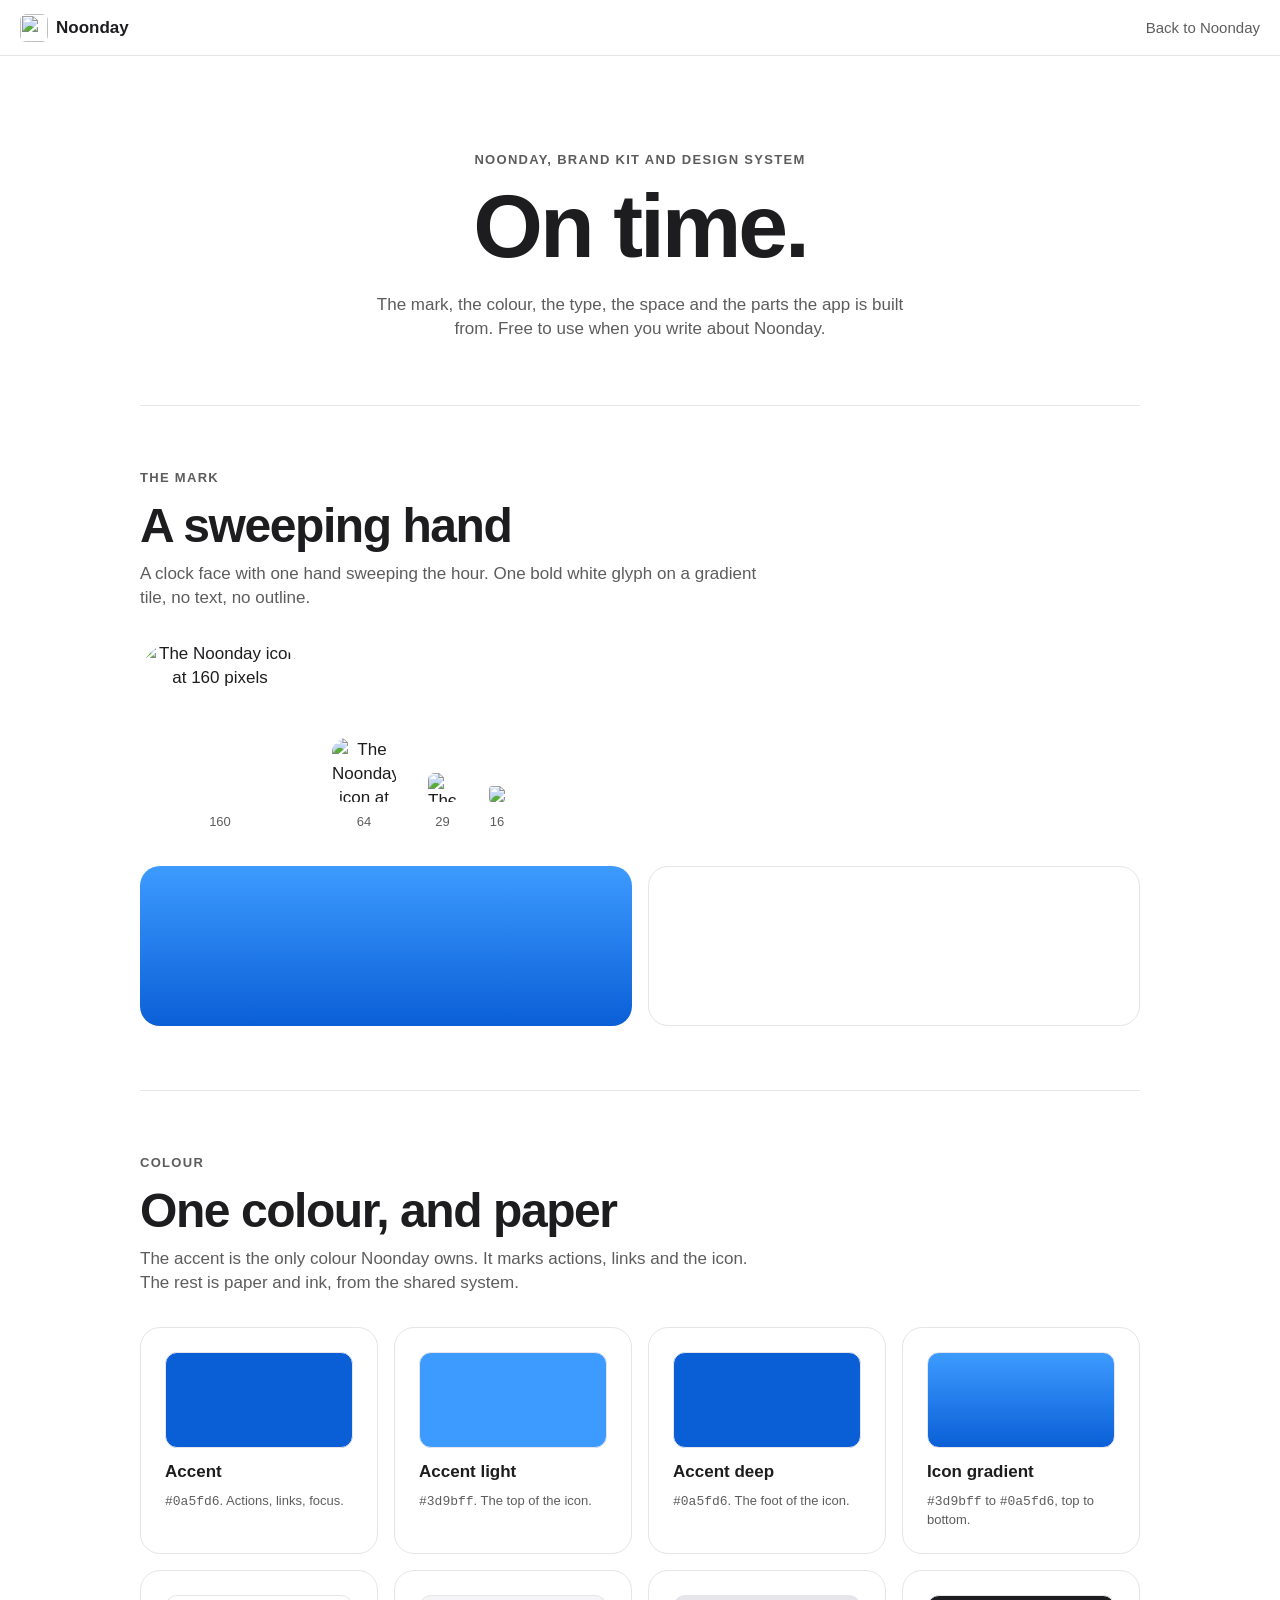
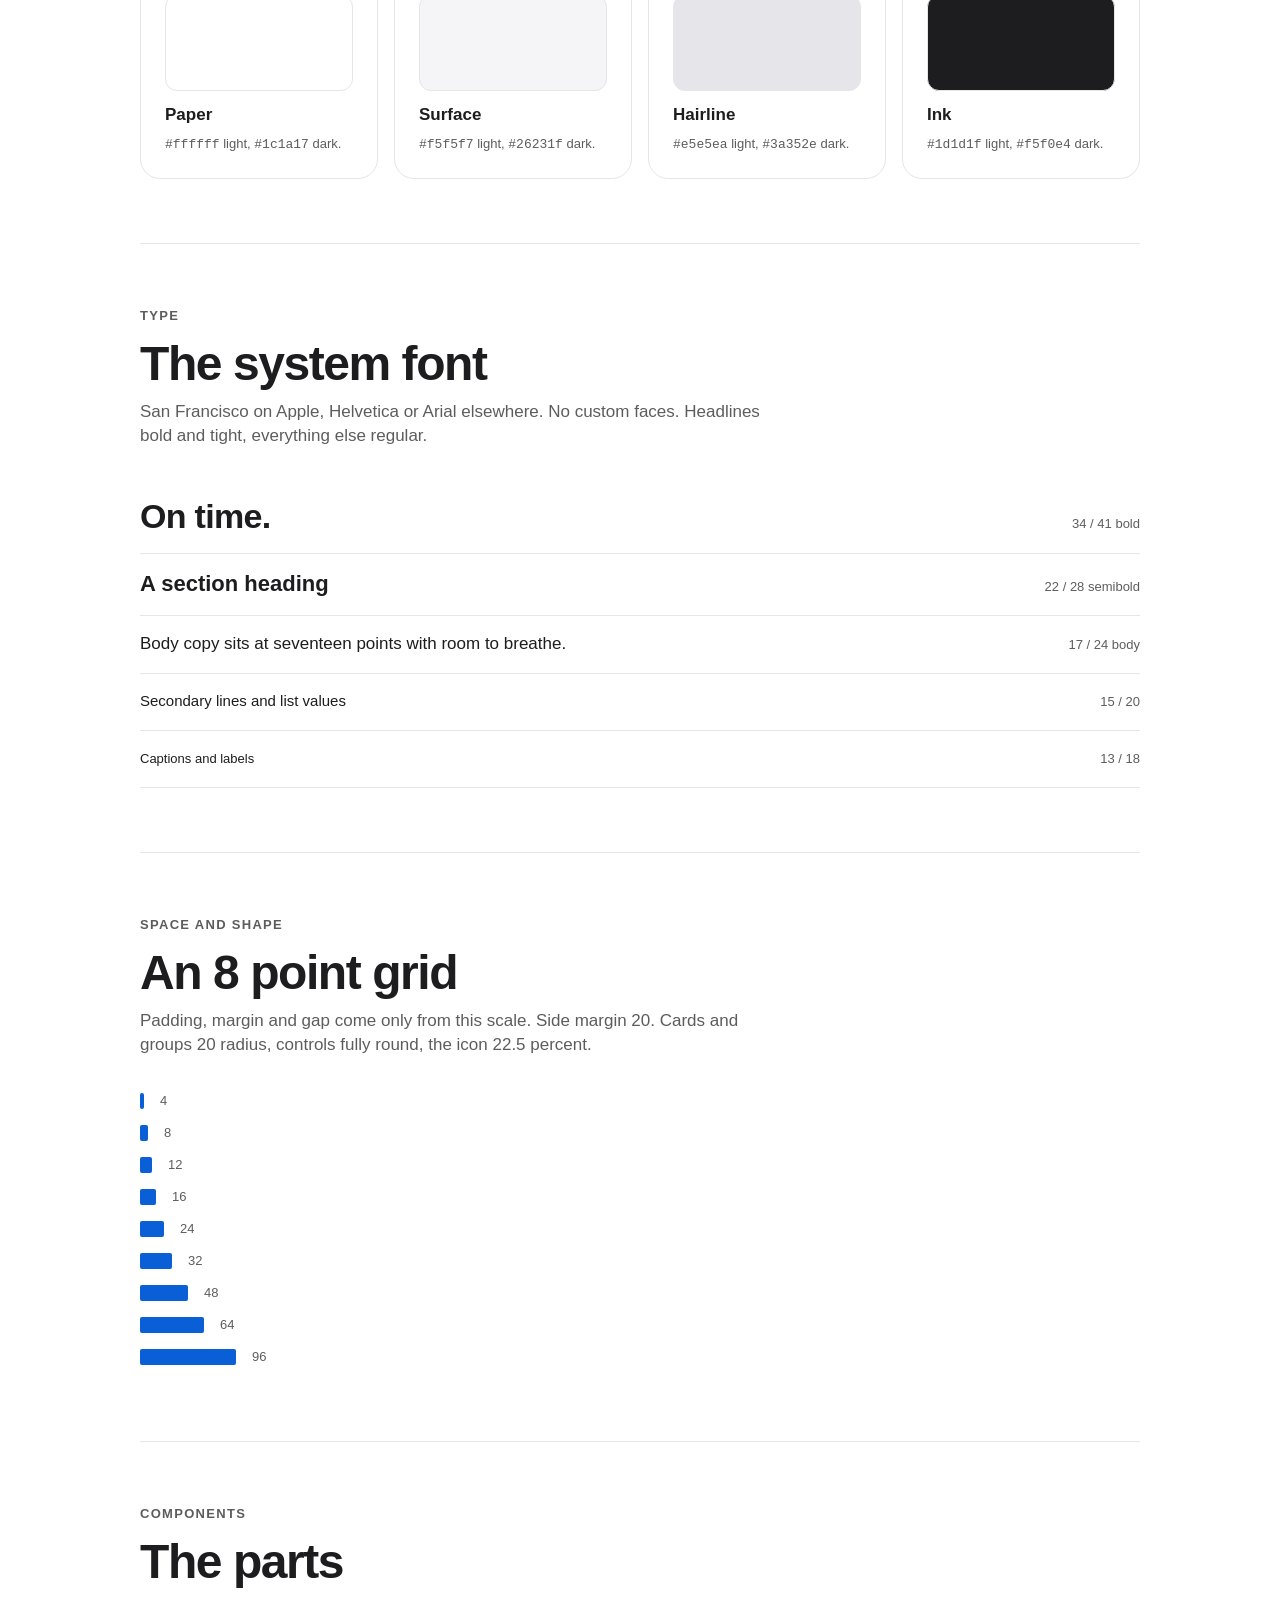
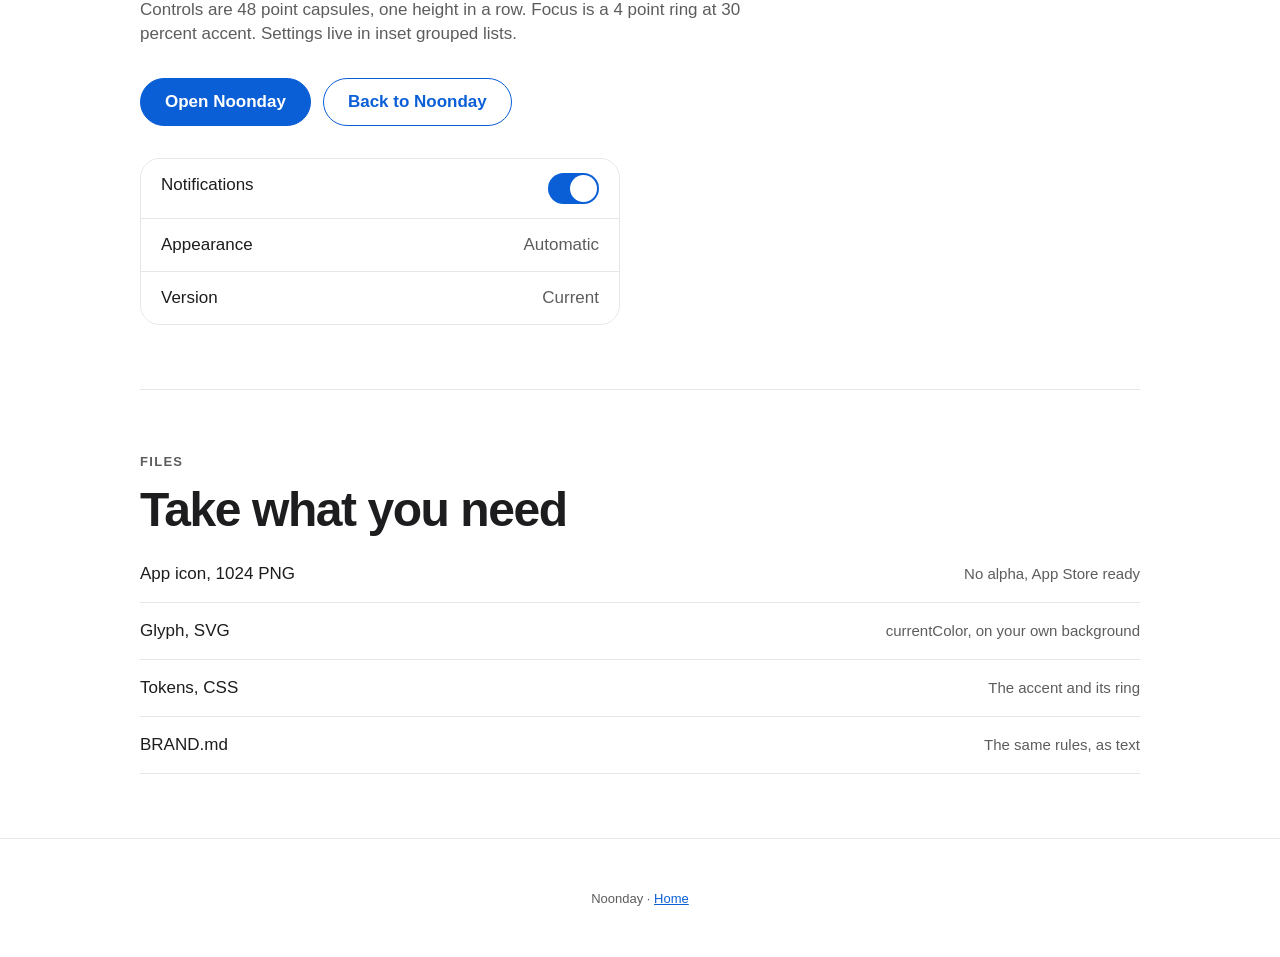
==== brand/index.html @ eb9443a4 "Rename Horula to Noonday Co-Authored-By: Claude Opus 5.5 <noreply@anthropic.com> Claude-Session: htt" ====
<!doctype html>
<html lang="en">
<head>
<meta charset="utf-8">
<meta name="viewport" content="width=device-width, initial-scale=1">
<title>Noonday brand kit</title>
<meta name="description" content="Noonday's mark, colour, type, space and components, in one page.">
<meta name="theme-color" content="#ffffff">
<link rel="icon" href="icon-1024.png">
<style>
@import url("https://jaybulb.com/tokens.css");
@import url("tokens.css");
/* written by make_brand_page.py; white paper in light mode, the shared tokens in dark */
@media (prefers-color-scheme: light) { :root { --color-bg: #fff; --color-bg2: #f5f5f7; --color-hairline: #e5e5ea; } }
:root { --a: #0a5fd6; --a-light: #3d9bff; --a-deep: #0a5fd6; --a-solid: #0a5fd6; --a-link: #0a5fd6; --ink: var(--color-text, #1d1d1f); --paper: var(--color-bg, #fff); --surface: var(--color-bg2, #f5f5f7); --line: var(--color-hairline, #e5e5ea); --sub: var(--color-secondary, rgba(0,0,0,.64)); }
@media (prefers-color-scheme: dark) { :root { --a-link: #3d9bff; } }
* { box-sizing: border-box; margin: 0; padding: 0; }
body { font-family: -apple-system, BlinkMacSystemFont, "SF Pro Text", "Helvetica Neue", Helvetica, Arial, sans-serif; font-size: 17px; line-height: 24px; color: var(--ink); background: var(--paper); -webkit-font-smoothing: antialiased; }
a { color: var(--a-link); }
.wrap { max-width: 1040px; margin: 0 auto; padding: 0 20px; }
.nav { position: sticky; top: 0; z-index: 5; display: flex; align-items: center; justify-content: space-between; height: 56px; padding: 0 20px; background: color-mix(in srgb, var(--paper) 88%, transparent); backdrop-filter: blur(16px); -webkit-backdrop-filter: blur(16px); border-bottom: 1px solid var(--line); }
.nav a { display: flex; align-items: center; gap: 8px; font-weight: 700; color: var(--ink); text-decoration: none; }
.nav img { width: 28px; height: 28px; border-radius: 22.5%; }
.nav .back { font-weight: 500; color: var(--sub); font-size: 15px; }
.label { font-size: 13px; line-height: 16px; font-weight: 600; letter-spacing: .1em; text-transform: uppercase; color: var(--sub); margin-bottom: 16px; }
header { padding: 96px 0 64px; text-align: center; }
h1 { font-size: clamp(44px, 7vw, 96px); line-height: .95; font-weight: 700; letter-spacing: -.035em; text-wrap: balance; }
header p:last-child { max-width: 560px; margin: 24px auto 0; color: var(--sub); }
section { padding: 64px 0; border-top: 1px solid var(--line); }
h2 { font-size: clamp(32px, 4vw, 48px); line-height: 1; font-weight: 700; letter-spacing: -.03em; margin-bottom: 12px; }
.intro { color: var(--sub); max-width: 620px; margin-bottom: 32px; }
.grid { display: grid; gap: 16px; grid-template-columns: repeat(auto-fill, minmax(200px, 1fr)); }
.card { border: 1px solid var(--line); border-radius: 20px; padding: 24px; background: var(--paper); }
.card small { display: block; color: var(--sub); font-size: 13px; line-height: 18px; margin-top: 8px; }
code { font: 13px/18px ui-monospace, SFMono-Regular, Menlo, monospace; }
.marks { display: flex; flex-wrap: wrap; align-items: flex-end; gap: 32px; }
.marks figure { text-align: center; }
.marks img { display: block; border-radius: 22.5%; margin: 0 auto 8px; }
.marks figcaption { font-size: 13px; color: var(--sub); }
.mark-on { display: grid; grid-template-columns: 1fr 1fr; gap: 16px; margin-top: 32px; }
.mark-on div { height: 160px; border-radius: 20px; display: grid; place-items: center; border: 1px solid var(--line); }
.mark-on i { display: block; width: 112px; height: 112px; background: currentColor; -webkit-mask: url(mark.svg) center / contain no-repeat; mask: url(mark.svg) center / contain no-repeat; }
.mark-on .on-accent { background: linear-gradient(var(--a-light), var(--a-deep)); color: #fff; border: 0; }
.mark-on .on-paper { color: var(--a-link); }
.sw { height: 96px; border-radius: 12px; margin-bottom: 12px; border: 1px solid var(--line); }
.type p { border-bottom: 1px solid var(--line); padding: 16px 0; display: flex; justify-content: space-between; align-items: baseline; gap: 16px; }
.type p span:last-child { color: var(--sub); font-size: 13px; white-space: nowrap; }
.t34 { font-size: 34px; line-height: 41px; font-weight: 700; letter-spacing: -.02em; } .t22 { font-size: 22px; line-height: 28px; font-weight: 600; } .t15 { font-size: 15px; line-height: 20px; } .t13 { font-size: 13px; line-height: 18px; }
.space div { display: flex; align-items: center; gap: 16px; margin-bottom: 8px; font-size: 13px; color: var(--sub); }
.space b { display: block; height: 16px; background: var(--a); border-radius: 2px; }
.row { display: flex; flex-wrap: wrap; gap: 12px; align-items: center; }
.btn { height: 48px; padding: 0 24px; border-radius: 999px; display: inline-flex; align-items: center; font-weight: 600; font-size: 17px; text-decoration: none; border: 1px solid var(--a-solid); white-space: nowrap; }
.btn-solid { background: var(--a-solid); color: #ffffff; }
.btn-ghost { background: var(--paper); color: var(--a-link); border-color: var(--a-link); }
.btn:focus-visible { outline: 4px solid color-mix(in srgb, var(--a) 30%, transparent); outline-offset: 2px; }
.list { margin-top: 32px; border: 1px solid var(--line); border-radius: 20px; overflow: hidden; max-width: 480px; }
.list div { display: flex; justify-content: space-between; padding: 14px 20px; border-bottom: 1px solid var(--line); background: var(--paper); }
.list div:last-child { border-bottom: 0; }
.list span:last-child { color: var(--sub); }
.tog { width: 51px; height: 31px; border-radius: 999px; background: var(--a-solid); position: relative; }
.tog::after { content: ""; position: absolute; top: 2px; right: 2px; width: 27px; height: 27px; border-radius: 50%; background: #fff; }
.files a { display: flex; justify-content: space-between; gap: 16px; padding: 16px 0; border-bottom: 1px solid var(--line); color: var(--ink); text-decoration: none; }
.files a span:last-child { color: var(--sub); font-size: 15px; text-align: right; }
.files a:hover span:first-child { color: var(--a-link); }
footer { padding: 48px 0; text-align: center; font-size: 13px; color: var(--sub); border-top: 1px solid var(--line); }
@media (max-width: 600px) { .mark-on { grid-template-columns: 1fr; } .type p { flex-direction: column; gap: 4px; } }
</style>
</head>
<body>
<nav class="nav" aria-label="Main"><a href="/"><img src="icon-1024.png" alt="">Noonday</a><a class="back" href="/">Back to Noonday</a></nav>
<main class="wrap">
  <header>
    <p class="label">Noonday, brand kit and design system</p>
    <h1>On time.</h1>
    <p>The mark, the colour, the type, the space and the parts the app is built from. Free to use when you write about Noonday.</p>
  </header>

  <section aria-labelledby="mark-h">
    <p class="label">The mark</p>
    <h2 id="mark-h">A sweeping hand</h2>
    <p class="intro">A clock face with one hand sweeping the hour. One bold white glyph on a gradient tile, no text, no outline.</p>
    <div class="marks">
      <figure><img src="icon-1024.png" width="160" height="160" alt="The Noonday icon at 160 pixels"><figcaption>160</figcaption></figure>
      <figure><img src="icon-1024.png" width="64" height="64" alt="The Noonday icon at 64 pixels"><figcaption>64</figcaption></figure>
      <figure><img src="icon-1024.png" width="29" height="29" alt="The Noonday icon at 29 pixels"><figcaption>29</figcaption></figure>
      <figure><img src="icon-1024.png" width="16" height="16" alt="The Noonday icon at 16 pixels"><figcaption>16</figcaption></figure>
    </div>
    <div class="mark-on">
      <div class="on-accent"><i role="img" aria-label="The glyph on the gradient tile"></i></div>
      <div class="on-paper"><i role="img" aria-label="The glyph in the accent on paper"></i></div>
    </div>
  </section>

  <section aria-labelledby="colour-h">
    <p class="label">Colour</p>
    <h2 id="colour-h">One colour, and paper</h2>
    <p class="intro">The accent is the only colour Noonday owns. It marks actions, links and the icon. The rest is paper and ink, from the shared system.</p>
    <div class="grid">
      <div class="card"><div class="sw" style="background:#0a5fd6"></div><b>Accent</b><small><code>#0a5fd6</code>. Actions, links, focus.</small></div>
      <div class="card"><div class="sw" style="background:#3d9bff"></div><b>Accent light</b><small><code>#3d9bff</code>. The top of the icon.</small></div>
      <div class="card"><div class="sw" style="background:#0a5fd6"></div><b>Accent deep</b><small><code>#0a5fd6</code>. The foot of the icon.</small></div>
      <div class="card"><div class="sw" style="background:linear-gradient(#3d9bff,#0a5fd6)"></div><b>Icon gradient</b><small><code>#3d9bff</code> to <code>#0a5fd6</code>, top to bottom.</small></div>
      <div class="card"><div class="sw" style="background:#fff"></div><b>Paper</b><small><code>#ffffff</code> light, <code>#1c1a17</code> dark.</small></div>
      <div class="card"><div class="sw" style="background:#f5f5f7"></div><b>Surface</b><small><code>#f5f5f7</code> light, <code>#26231f</code> dark.</small></div>
      <div class="card"><div class="sw" style="background:#e5e5ea"></div><b>Hairline</b><small><code>#e5e5ea</code> light, <code>#3a352e</code> dark.</small></div>
      <div class="card"><div class="sw" style="background:#1d1d1f"></div><b>Ink</b><small><code>#1d1d1f</code> light, <code>#f5f0e4</code> dark.</small></div>
    </div>
  </section>

  <section aria-labelledby="type-h">
    <p class="label">Type</p>
    <h2 id="type-h">The system font</h2>
    <p class="intro">San Francisco on Apple, Helvetica or Arial elsewhere. No custom faces. Headlines bold and tight, everything else regular.</p>
    <div class="type">
      <p><span class="t34">On time.</span><span>34 / 41 bold</span></p>
      <p><span class="t22">A section heading</span><span>22 / 28 semibold</span></p>
      <p><span>Body copy sits at seventeen points with room to breathe.</span><span>17 / 24 body</span></p>
      <p><span class="t15">Secondary lines and list values</span><span>15 / 20</span></p>
      <p><span class="t13">Captions and labels</span><span>13 / 18</span></p>
    </div>
  </section>

  <section aria-labelledby="space-h">
    <p class="label">Space and shape</p>
    <h2 id="space-h">An 8 point grid</h2>
    <p class="intro">Padding, margin and gap come only from this scale. Side margin 20. Cards and groups 20 radius, controls fully round, the icon 22.5 percent.</p>
    <div class="space">
      <div><b style="width:4px"></b>4</div><div><b style="width:8px"></b>8</div><div><b style="width:12px"></b>12</div><div><b style="width:16px"></b>16</div>
      <div><b style="width:24px"></b>24</div><div><b style="width:32px"></b>32</div><div><b style="width:48px"></b>48</div><div><b style="width:64px"></b>64</div><div><b style="width:96px"></b>96</div>
    </div>
  </section>

  <section aria-labelledby="parts-h">
    <p class="label">Components</p>
    <h2 id="parts-h">The parts</h2>
    <p class="intro">Controls are 48 point capsules, one height in a row. Focus is a 4 point ring at 30 percent accent. Settings live in inset grouped lists.</p>
    <div class="row">
      <a class="btn btn-solid" href="/">Open Noonday</a>
      <a class="btn btn-ghost" href="/">Back to Noonday</a>
    </div>
    <div class="list" aria-hidden="true">
      <div><span>Notifications</span><span class="tog"></span></div>
      <div><span>Appearance</span><span>Automatic</span></div>
      <div><span>Version</span><span>Current</span></div>
    </div>
  </section>

  <section aria-labelledby="files-h">
    <p class="label">Files</p>
    <h2 id="files-h">Take what you need</h2>
    <div class="files">
      <a href="icon-1024.png" download><span>App icon, 1024 PNG</span><span>No alpha, App Store ready</span></a>
      <a href="mark.svg" download><span>Glyph, SVG</span><span>currentColor, on your own background</span></a>
      <a href="tokens.css" download><span>Tokens, CSS</span><span>The accent and its ring</span></a>
      <a href="https://github.com/nulljosh/noonday/blob/main/brand/BRAND.md"><span>BRAND.md</span><span>The same rules, as text</span></a>
    </div>
  </section>
</main>
<footer>Noonday &middot; <a href="/">Home</a></footer>
</body>
</html>
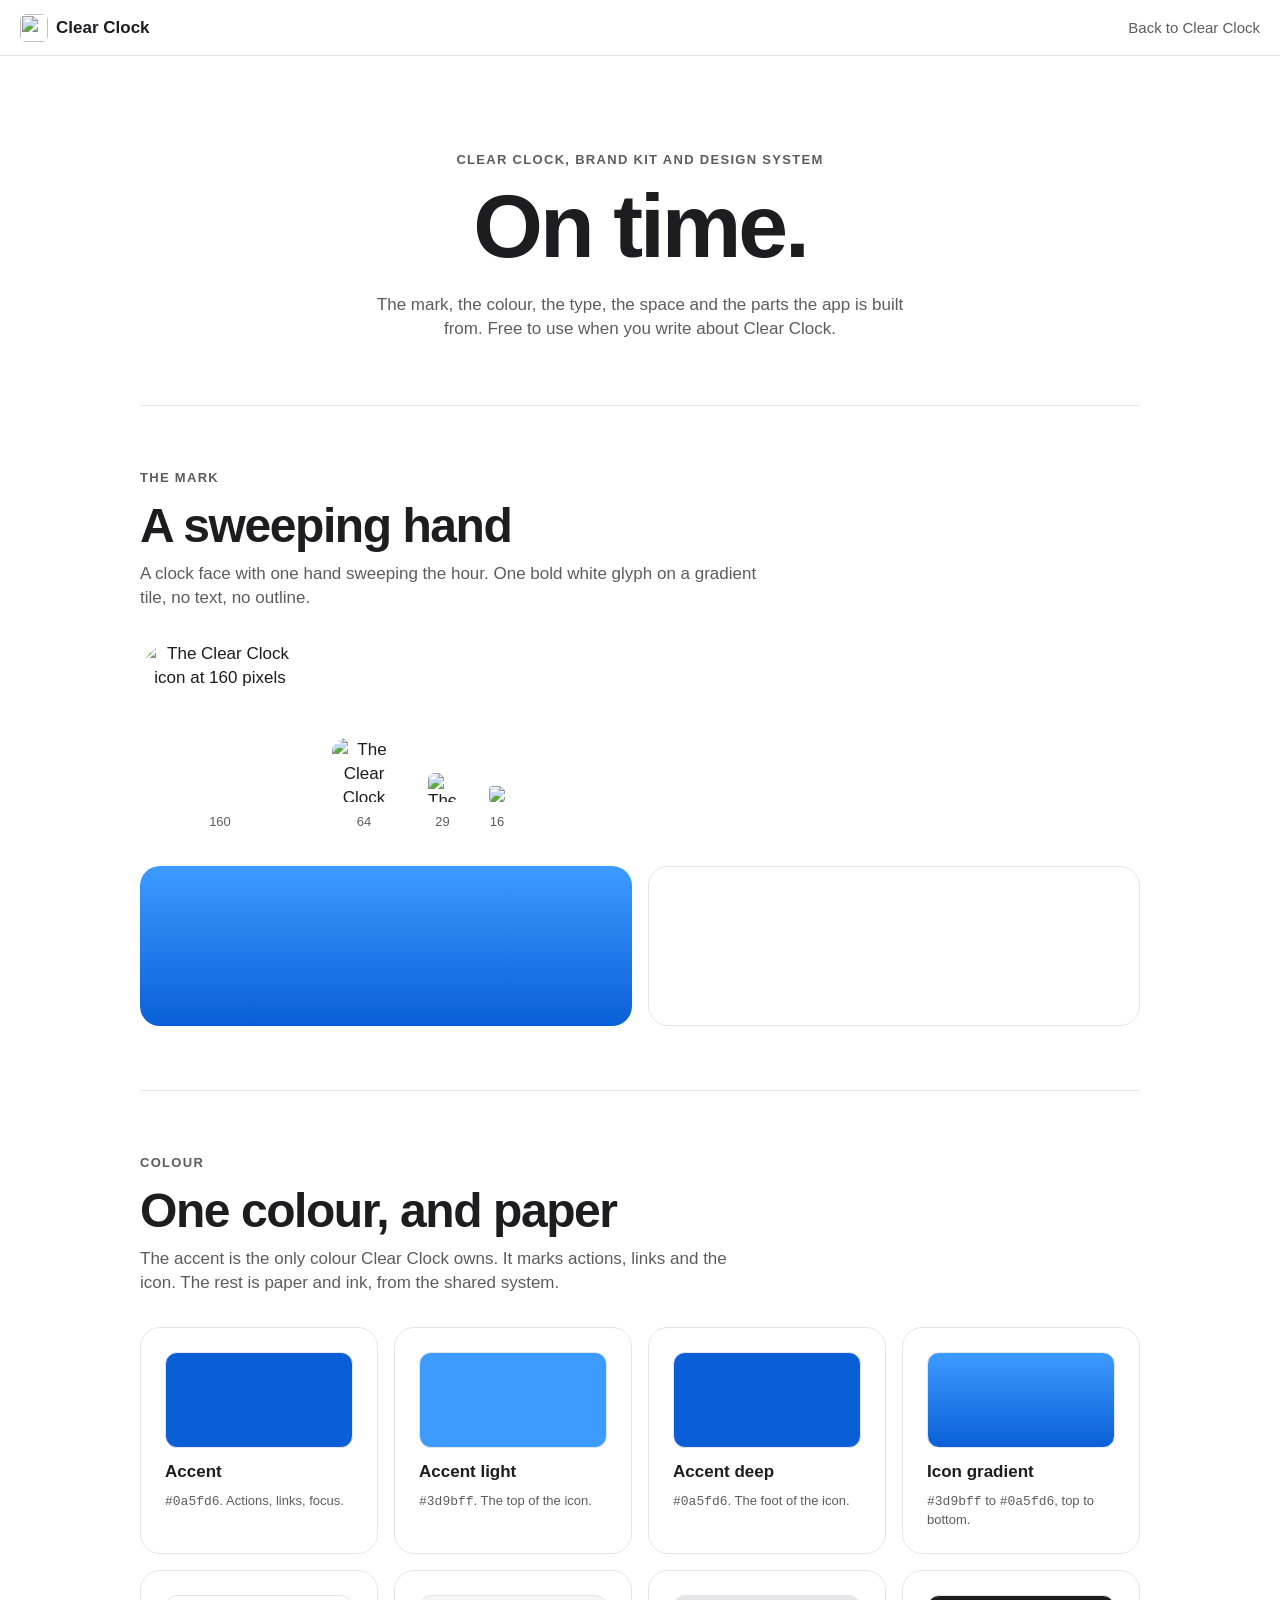
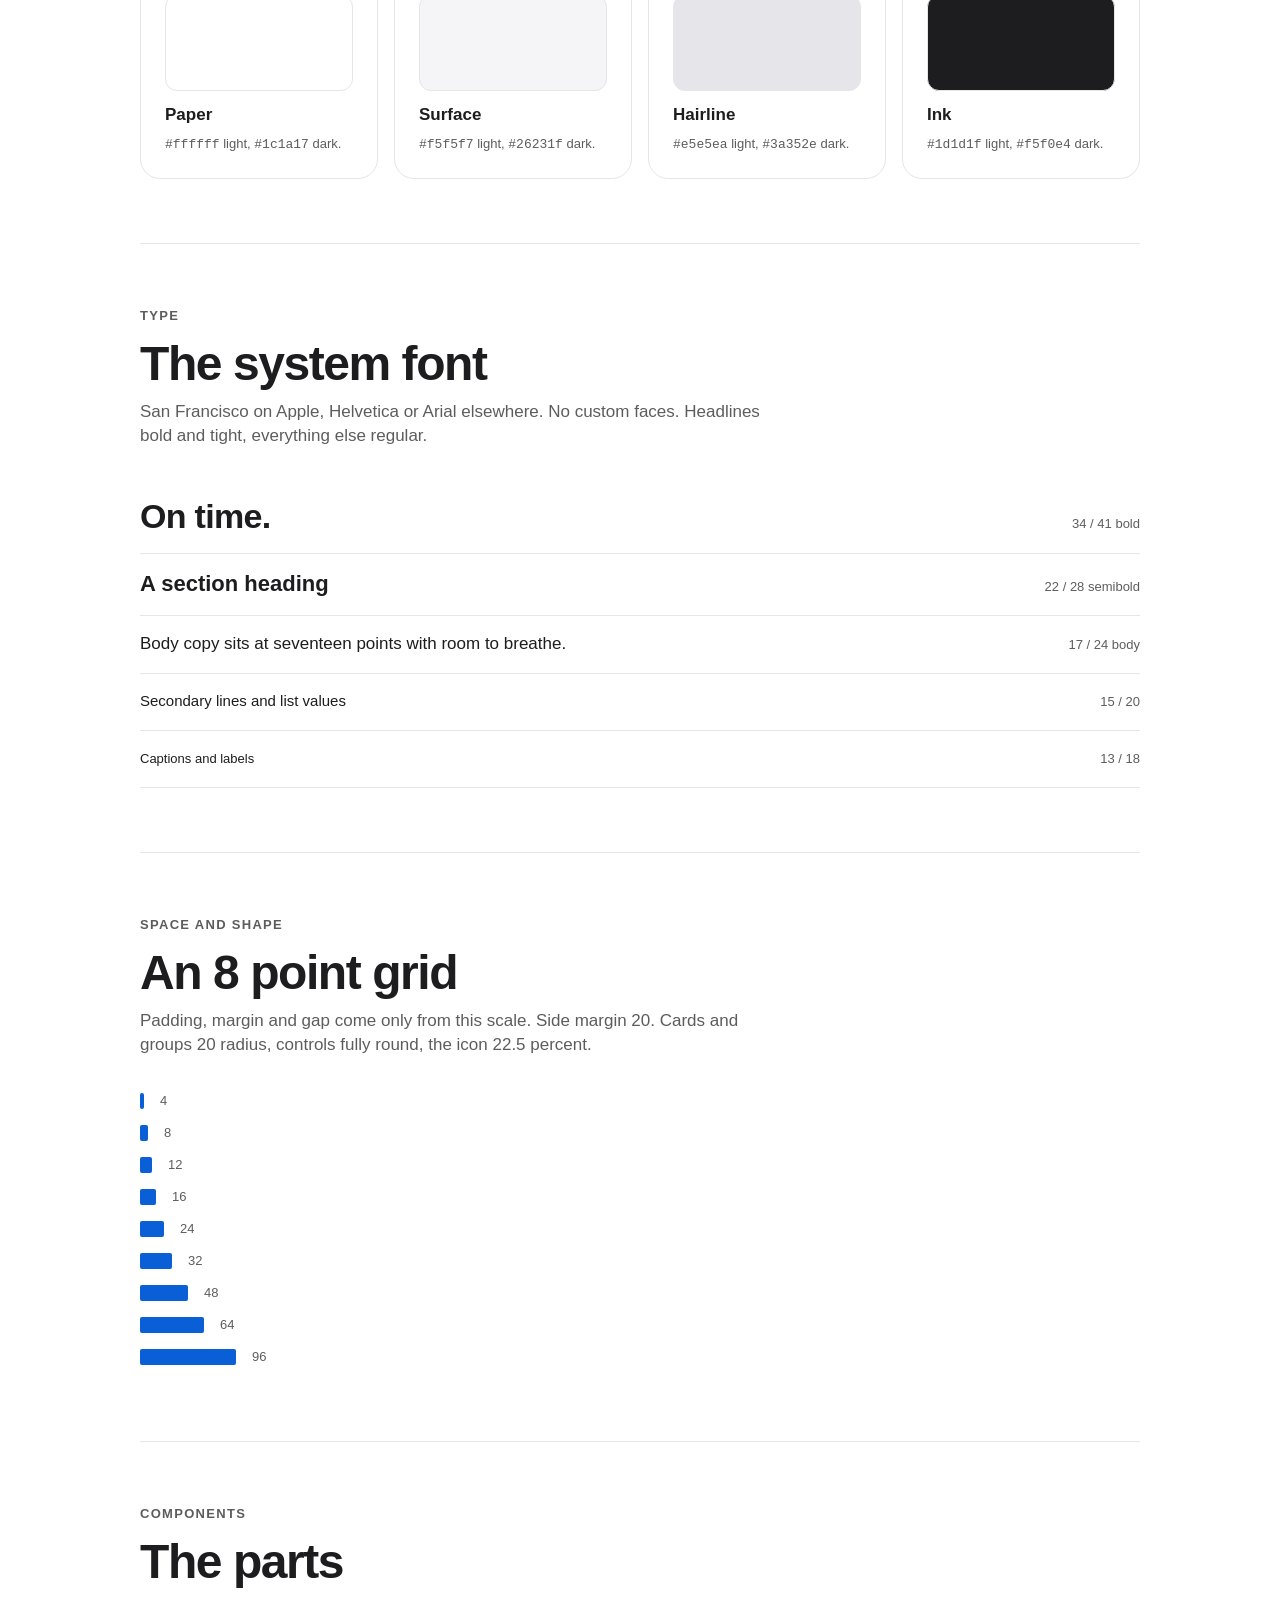
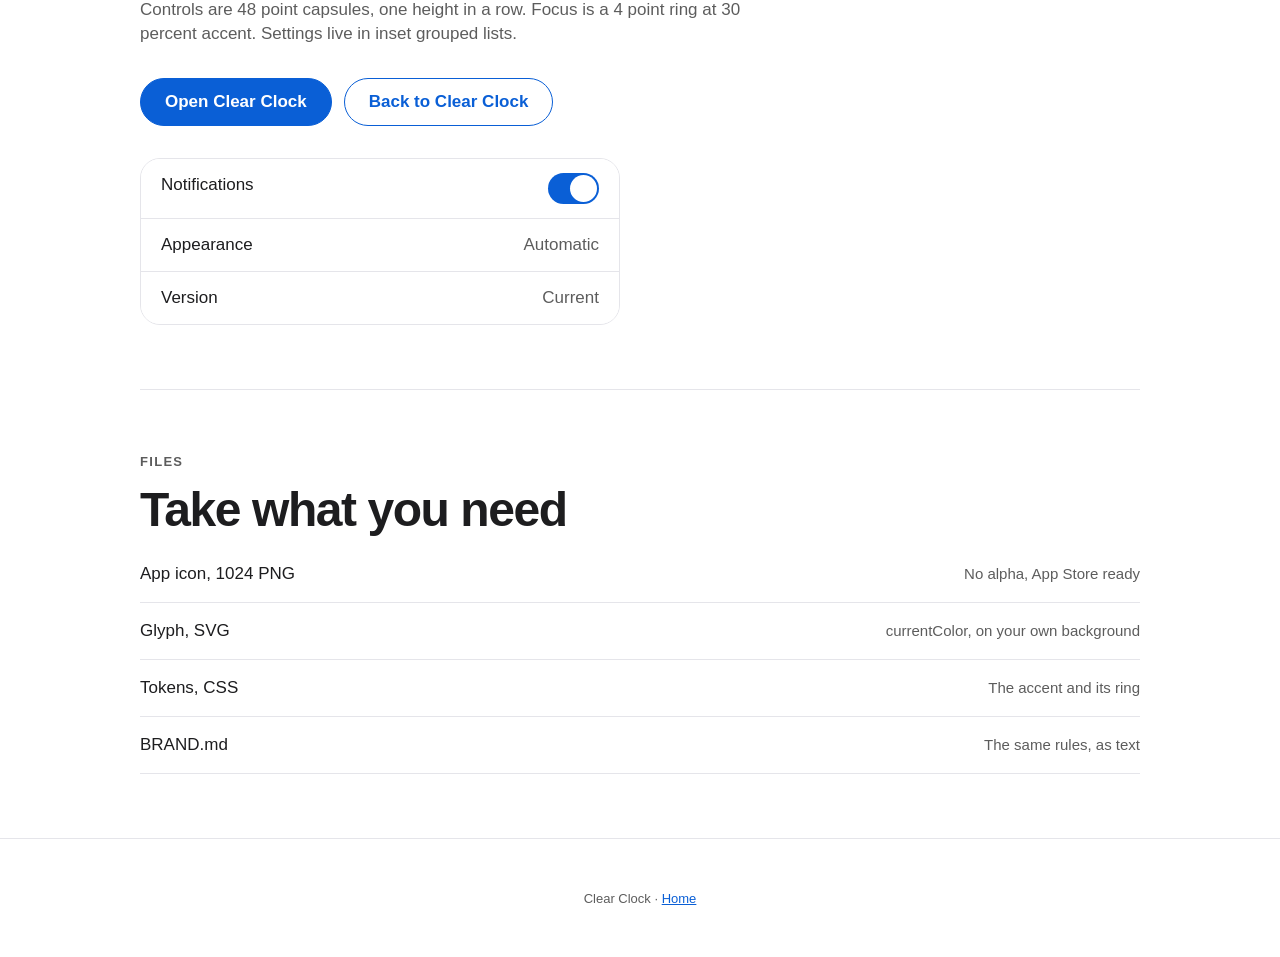
==== commit 555fc440: "Rename Noonday to Clear Clock Co-Authored-By: Claude Opus 5.5 <noreply@anthropic.com> Claude-Session" ====
--- a/brand/index.html
+++ b/brand/index.html
@@ -3,8 +3,8 @@
 <head>
 <meta charset="utf-8">
 <meta name="viewport" content="width=device-width, initial-scale=1">
-<title>Noonday brand kit</title>
-<meta name="description" content="Noonday's mark, colour, type, space and components, in one page.">
+<title>Clear Clock brand kit</title>
+<meta name="description" content="Clear Clock's mark, colour, type, space and components, in one page.">
 <meta name="theme-color" content="#ffffff">
 <link rel="icon" href="icon-1024.png">
 <style>
@@ -67,12 +67,12 @@
 </style>
 </head>
 <body>
-<nav class="nav" aria-label="Main"><a href="/"><img src="icon-1024.png" alt="">Noonday</a><a class="back" href="/">Back to Noonday</a></nav>
+<nav class="nav" aria-label="Main"><a href="/"><img src="icon-1024.png" alt="">Clear Clock</a><a class="back" href="/">Back to Clear Clock</a></nav>
 <main class="wrap">
   <header>
-    <p class="label">Noonday, brand kit and design system</p>
+    <p class="label">Clear Clock, brand kit and design system</p>
     <h1>On time.</h1>
-    <p>The mark, the colour, the type, the space and the parts the app is built from. Free to use when you write about Noonday.</p>
+    <p>The mark, the colour, the type, the space and the parts the app is built from. Free to use when you write about Clear Clock.</p>
   </header>
 
   <section aria-labelledby="mark-h">
@@ -80,10 +80,10 @@
     <h2 id="mark-h">A sweeping hand</h2>
     <p class="intro">A clock face with one hand sweeping the hour. One bold white glyph on a gradient tile, no text, no outline.</p>
     <div class="marks">
-      <figure><img src="icon-1024.png" width="160" height="160" alt="The Noonday icon at 160 pixels"><figcaption>160</figcaption></figure>
-      <figure><img src="icon-1024.png" width="64" height="64" alt="The Noonday icon at 64 pixels"><figcaption>64</figcaption></figure>
-      <figure><img src="icon-1024.png" width="29" height="29" alt="The Noonday icon at 29 pixels"><figcaption>29</figcaption></figure>
-      <figure><img src="icon-1024.png" width="16" height="16" alt="The Noonday icon at 16 pixels"><figcaption>16</figcaption></figure>
+      <figure><img src="icon-1024.png" width="160" height="160" alt="The Clear Clock icon at 160 pixels"><figcaption>160</figcaption></figure>
+      <figure><img src="icon-1024.png" width="64" height="64" alt="The Clear Clock icon at 64 pixels"><figcaption>64</figcaption></figure>
+      <figure><img src="icon-1024.png" width="29" height="29" alt="The Clear Clock icon at 29 pixels"><figcaption>29</figcaption></figure>
+      <figure><img src="icon-1024.png" width="16" height="16" alt="The Clear Clock icon at 16 pixels"><figcaption>16</figcaption></figure>
     </div>
     <div class="mark-on">
       <div class="on-accent"><i role="img" aria-label="The glyph on the gradient tile"></i></div>
@@ -94,7 +94,7 @@
   <section aria-labelledby="colour-h">
     <p class="label">Colour</p>
     <h2 id="colour-h">One colour, and paper</h2>
-    <p class="intro">The accent is the only colour Noonday owns. It marks actions, links and the icon. The rest is paper and ink, from the shared system.</p>
+    <p class="intro">The accent is the only colour Clear Clock owns. It marks actions, links and the icon. The rest is paper and ink, from the shared system.</p>
     <div class="grid">
       <div class="card"><div class="sw" style="background:#0a5fd6"></div><b>Accent</b><small><code>#0a5fd6</code>. Actions, links, focus.</small></div>
       <div class="card"><div class="sw" style="background:#3d9bff"></div><b>Accent light</b><small><code>#3d9bff</code>. The top of the icon.</small></div>
@@ -135,8 +135,8 @@
     <h2 id="parts-h">The parts</h2>
     <p class="intro">Controls are 48 point capsules, one height in a row. Focus is a 4 point ring at 30 percent accent. Settings live in inset grouped lists.</p>
     <div class="row">
-      <a class="btn btn-solid" href="/">Open Noonday</a>
-      <a class="btn btn-ghost" href="/">Back to Noonday</a>
+      <a class="btn btn-solid" href="/">Open Clear Clock</a>
+      <a class="btn btn-ghost" href="/">Back to Clear Clock</a>
     </div>
     <div class="list" aria-hidden="true">
       <div><span>Notifications</span><span class="tog"></span></div>
@@ -152,10 +152,10 @@
       <a href="icon-1024.png" download><span>App icon, 1024 PNG</span><span>No alpha, App Store ready</span></a>
       <a href="mark.svg" download><span>Glyph, SVG</span><span>currentColor, on your own background</span></a>
       <a href="tokens.css" download><span>Tokens, CSS</span><span>The accent and its ring</span></a>
-      <a href="https://github.com/nulljosh/noonday/blob/main/brand/BRAND.md"><span>BRAND.md</span><span>The same rules, as text</span></a>
+      <a href="https://github.com/nulljosh/clearclock/blob/main/brand/BRAND.md"><span>BRAND.md</span><span>The same rules, as text</span></a>
     </div>
   </section>
 </main>
-<footer>Noonday &middot; <a href="/">Home</a></footer>
+<footer>Clear Clock &middot; <a href="/">Home</a></footer>
 </body>
 </html>
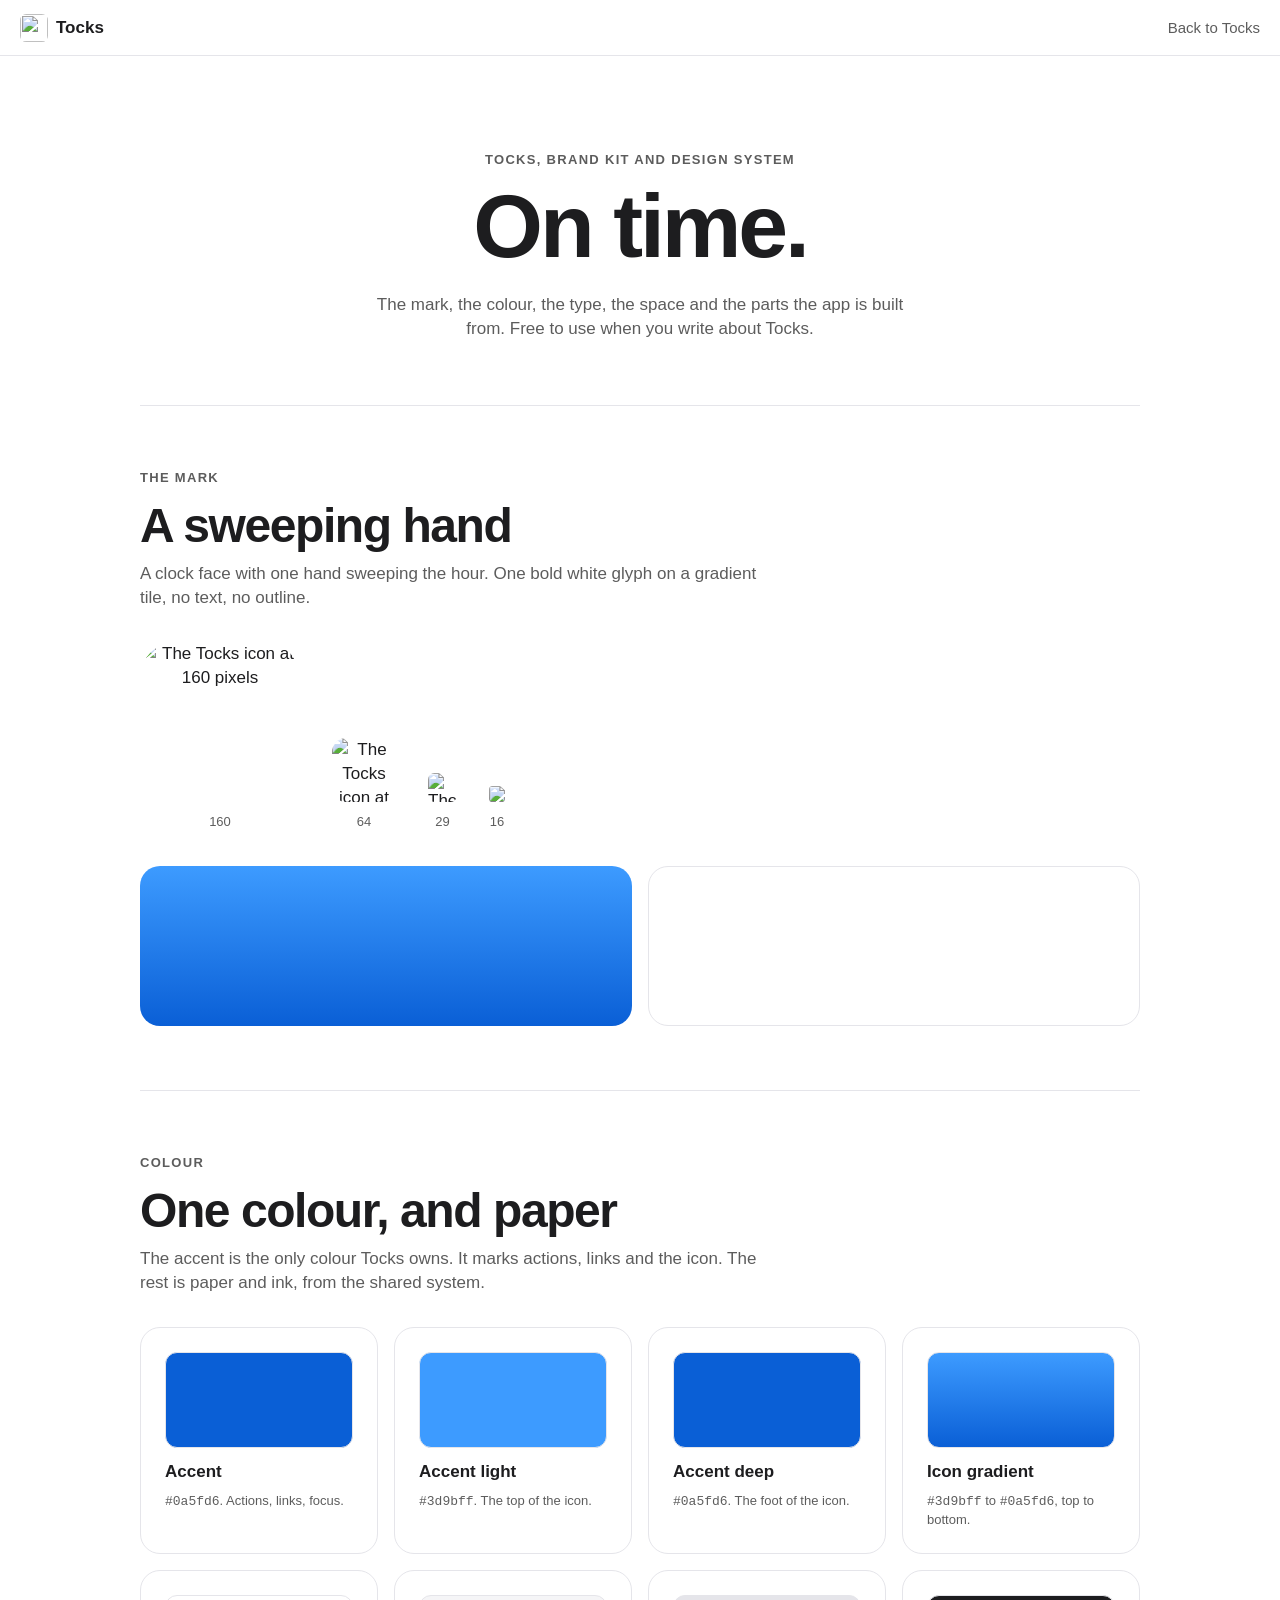
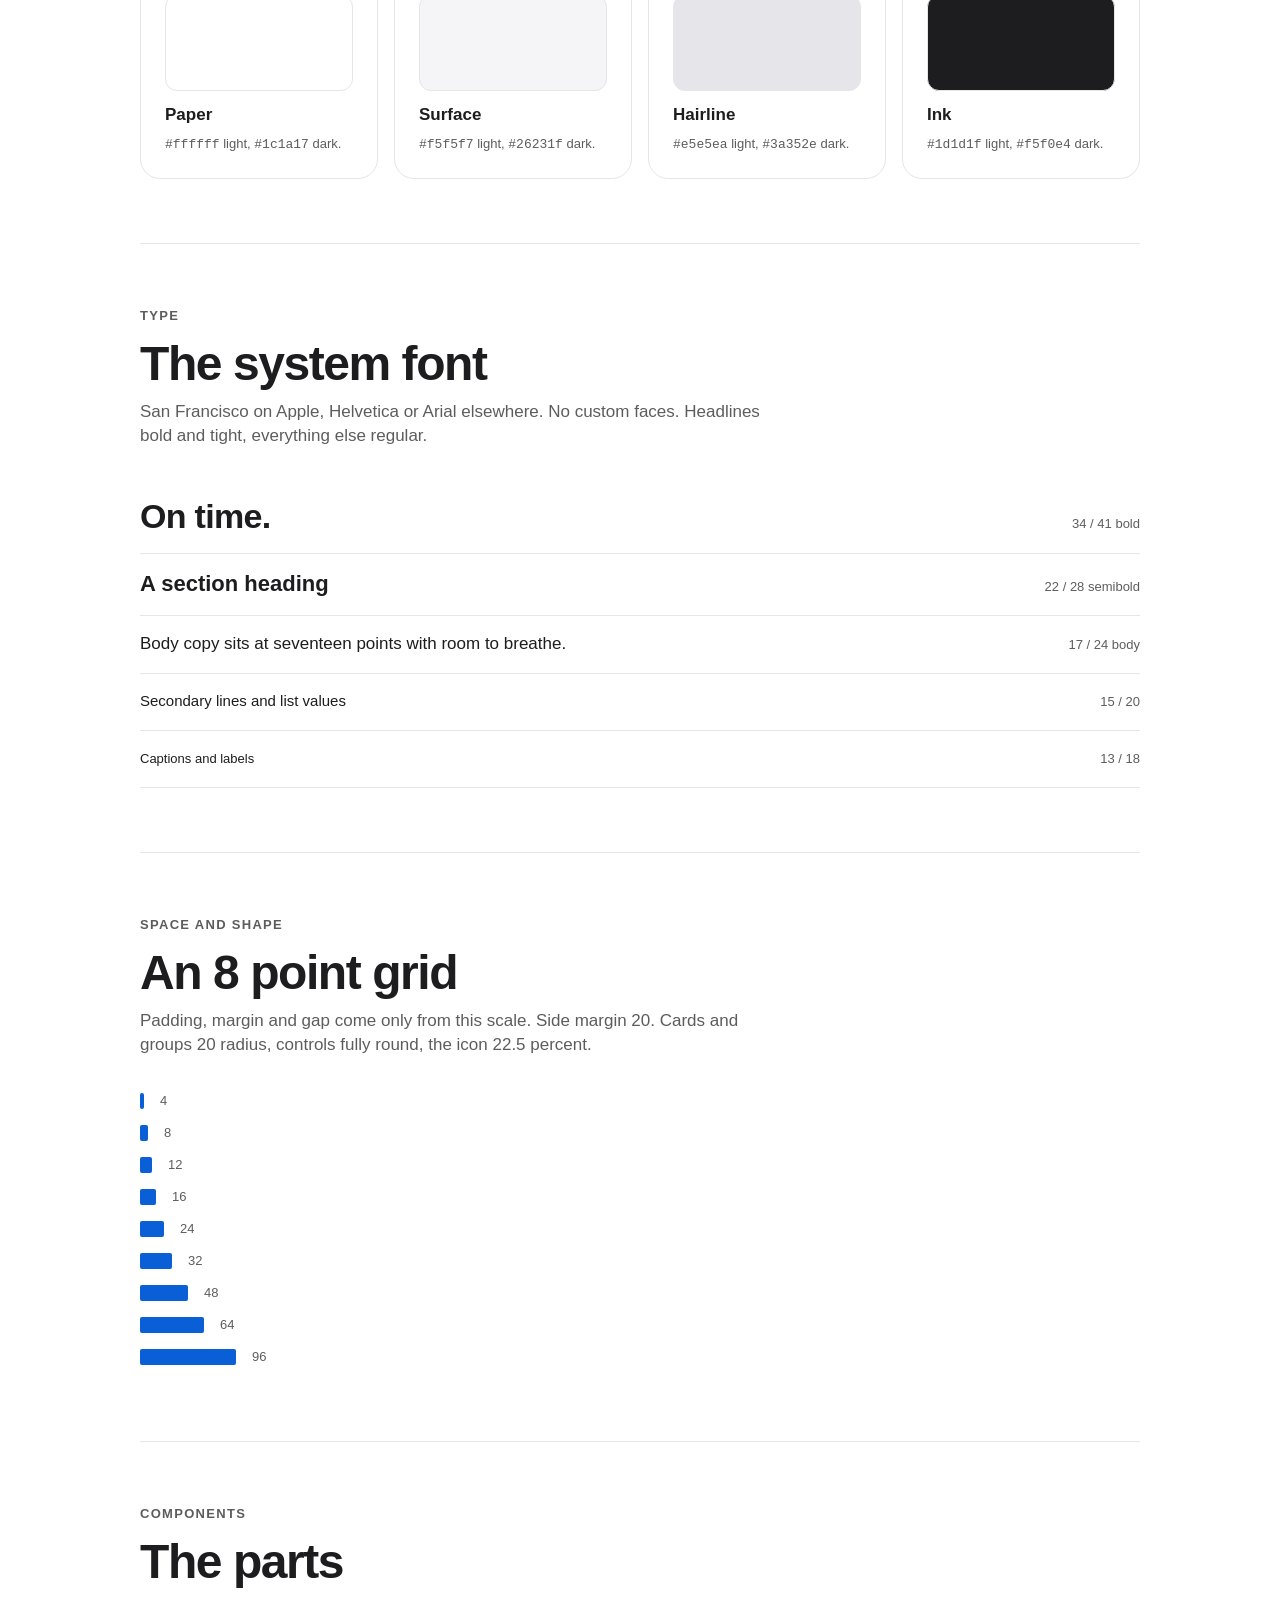
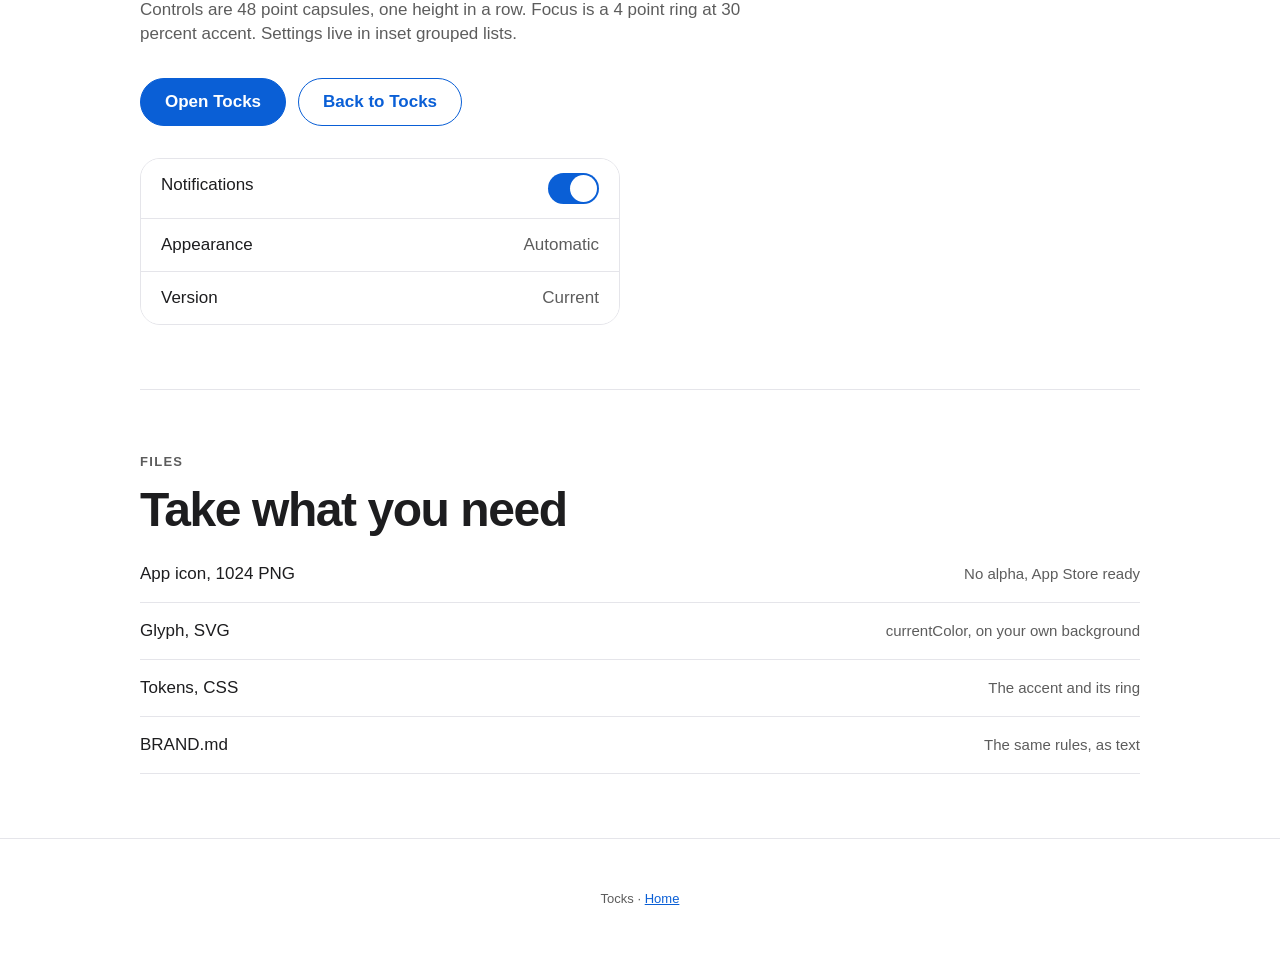
==== commit f8d6d061: "Rename Clear Clock to Tocks One word, per the house rule.  Co-Authored-By: Claude Opus 5.5 <noreply@" ====
--- a/brand/index.html
+++ b/brand/index.html
@@ -3,8 +3,8 @@
 <head>
 <meta charset="utf-8">
 <meta name="viewport" content="width=device-width, initial-scale=1">
-<title>Clear Clock brand kit</title>
-<meta name="description" content="Clear Clock's mark, colour, type, space and components, in one page.">
+<title>Tocks brand kit</title>
+<meta name="description" content="Tocks's mark, colour, type, space and components, in one page.">
 <meta name="theme-color" content="#ffffff">
 <link rel="icon" href="icon-1024.png">
 <style>
@@ -67,12 +67,12 @@
 </style>
 </head>
 <body>
-<nav class="nav" aria-label="Main"><a href="/"><img src="icon-1024.png" alt="">Clear Clock</a><a class="back" href="/">Back to Clear Clock</a></nav>
+<nav class="nav" aria-label="Main"><a href="/"><img src="icon-1024.png" alt="">Tocks</a><a class="back" href="/">Back to Tocks</a></nav>
 <main class="wrap">
   <header>
-    <p class="label">Clear Clock, brand kit and design system</p>
+    <p class="label">Tocks, brand kit and design system</p>
     <h1>On time.</h1>
-    <p>The mark, the colour, the type, the space and the parts the app is built from. Free to use when you write about Clear Clock.</p>
+    <p>The mark, the colour, the type, the space and the parts the app is built from. Free to use when you write about Tocks.</p>
   </header>
 
   <section aria-labelledby="mark-h">
@@ -80,10 +80,10 @@
     <h2 id="mark-h">A sweeping hand</h2>
     <p class="intro">A clock face with one hand sweeping the hour. One bold white glyph on a gradient tile, no text, no outline.</p>
     <div class="marks">
-      <figure><img src="icon-1024.png" width="160" height="160" alt="The Clear Clock icon at 160 pixels"><figcaption>160</figcaption></figure>
-      <figure><img src="icon-1024.png" width="64" height="64" alt="The Clear Clock icon at 64 pixels"><figcaption>64</figcaption></figure>
-      <figure><img src="icon-1024.png" width="29" height="29" alt="The Clear Clock icon at 29 pixels"><figcaption>29</figcaption></figure>
-      <figure><img src="icon-1024.png" width="16" height="16" alt="The Clear Clock icon at 16 pixels"><figcaption>16</figcaption></figure>
+      <figure><img src="icon-1024.png" width="160" height="160" alt="The Tocks icon at 160 pixels"><figcaption>160</figcaption></figure>
+      <figure><img src="icon-1024.png" width="64" height="64" alt="The Tocks icon at 64 pixels"><figcaption>64</figcaption></figure>
+      <figure><img src="icon-1024.png" width="29" height="29" alt="The Tocks icon at 29 pixels"><figcaption>29</figcaption></figure>
+      <figure><img src="icon-1024.png" width="16" height="16" alt="The Tocks icon at 16 pixels"><figcaption>16</figcaption></figure>
     </div>
     <div class="mark-on">
       <div class="on-accent"><i role="img" aria-label="The glyph on the gradient tile"></i></div>
@@ -94,7 +94,7 @@
   <section aria-labelledby="colour-h">
     <p class="label">Colour</p>
     <h2 id="colour-h">One colour, and paper</h2>
-    <p class="intro">The accent is the only colour Clear Clock owns. It marks actions, links and the icon. The rest is paper and ink, from the shared system.</p>
+    <p class="intro">The accent is the only colour Tocks owns. It marks actions, links and the icon. The rest is paper and ink, from the shared system.</p>
     <div class="grid">
       <div class="card"><div class="sw" style="background:#0a5fd6"></div><b>Accent</b><small><code>#0a5fd6</code>. Actions, links, focus.</small></div>
       <div class="card"><div class="sw" style="background:#3d9bff"></div><b>Accent light</b><small><code>#3d9bff</code>. The top of the icon.</small></div>
@@ -135,8 +135,8 @@
     <h2 id="parts-h">The parts</h2>
     <p class="intro">Controls are 48 point capsules, one height in a row. Focus is a 4 point ring at 30 percent accent. Settings live in inset grouped lists.</p>
     <div class="row">
-      <a class="btn btn-solid" href="/">Open Clear Clock</a>
-      <a class="btn btn-ghost" href="/">Back to Clear Clock</a>
+      <a class="btn btn-solid" href="/">Open Tocks</a>
+      <a class="btn btn-ghost" href="/">Back to Tocks</a>
     </div>
     <div class="list" aria-hidden="true">
       <div><span>Notifications</span><span class="tog"></span></div>
@@ -152,10 +152,10 @@
       <a href="icon-1024.png" download><span>App icon, 1024 PNG</span><span>No alpha, App Store ready</span></a>
       <a href="mark.svg" download><span>Glyph, SVG</span><span>currentColor, on your own background</span></a>
       <a href="tokens.css" download><span>Tokens, CSS</span><span>The accent and its ring</span></a>
-      <a href="https://github.com/nulljosh/clearclock/blob/main/brand/BRAND.md"><span>BRAND.md</span><span>The same rules, as text</span></a>
+      <a href="https://github.com/nulljosh/tocks/blob/main/brand/BRAND.md"><span>BRAND.md</span><span>The same rules, as text</span></a>
     </div>
   </section>
 </main>
-<footer>Clear Clock &middot; <a href="/">Home</a></footer>
+<footer>Tocks &middot; <a href="/">Home</a></footer>
 </body>
 </html>
